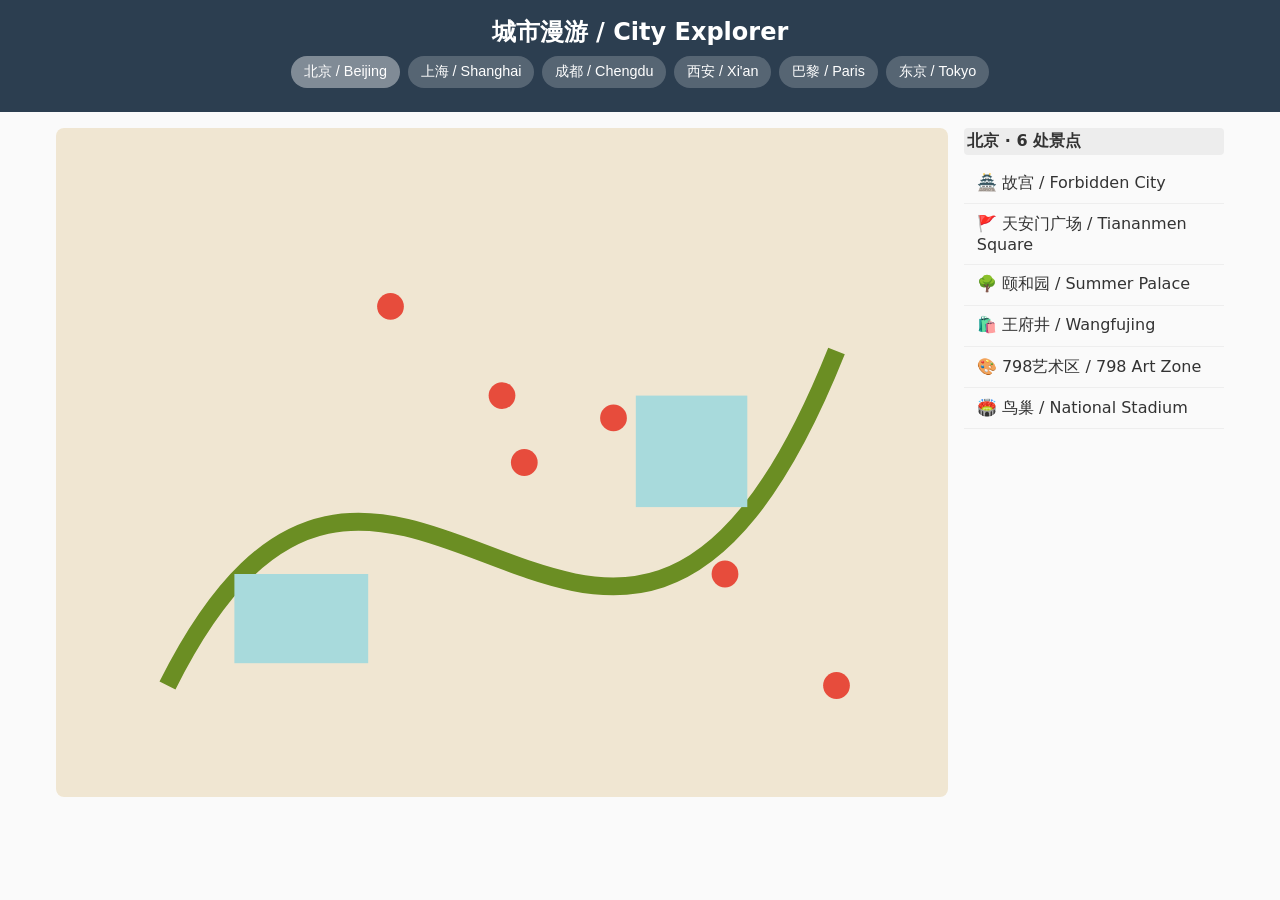
==== featured/city-explorer/index.html @ fb220487 "feat(featured): split showcase apps into multi-file bundles + tabbed code view Fixes two things a gu" ====
<!DOCTYPE html>
<html lang="zh-CN">
<head>
<meta charset="UTF-8">
<title>城市漫游 / City Explorer</title>
<meta name="viewport" content="width=device-width, initial-scale=1">
<link rel="stylesheet" href="style.css">
</head>
<body>
<header>
  <h1>城市漫游 / City Explorer</h1>
  <div class="city-selector" id="citySelector"></div>
</header>
<main class="container">
  <section class="map-panel">
    <svg class="city-map" id="cityMap" viewBox="0 0 400 300" preserveAspectRatio="xMidYMid meet"></svg>
  </section>
  <section class="attractions-panel">
    <div class="header-line" id="cityHeader"></div>
    <ul class="attractions-list" id="attractionsList"></ul>
  </section>
</main>
<div class="detail-card" id="detailCard" role="dialog" aria-modal="true" aria-labelledby="detailTitle">
  <div class="detail-card-content">
    <button class="close-btn" aria-label="Close details">&times;</button>
    <h2 id="detailTitle"></h2>
    <div class="detail-body">
      <span class="category-chip"></span>
      <p class="description"></p>
      <div class="rating">★★★★☆</div>
    </div>
  </div>
</div>

<script src="app.js"></script>
</body>
</html>
---- featured/city-explorer/style.css ----
:root{
  --bg:#fafafa;
  --primary:#2c3e50;
  --accent:#e67e22;
  --card-bg:#ffffff;
  --text:#333;
  --muted:#777;
  --pin:#e74c3c;
  --pin-active:#f1c40f;
  --transition:0.3s ease;
}
*{box-sizing:border-box}
body{margin:0;font-family:system-ui,sans-serif;background:var(--bg);color:var(--text);}
header{padding:1rem;text-align:center;background:var(--primary);color:#fff;}
h1{margin:0;font-size:1.5rem;}
.city-selector{display:flex;overflow-x:auto;gap:0.5rem;justify-content:center;padding:0.5rem;}
.city-selector button{
  min-width:60px;padding:0.4rem 0.8rem;border:none;border-radius:20px;
  background:rgba(255,255,255,0.2);color:#fff;cursor:pointer;font-size:0.9rem;
  transition:var(--transition);
}
.city-selector button.active,
.city-selector button:hover{background:rgba(255,255,255,0.4);}
.container{display:flex;gap:1rem;padding:1rem;max-width:1200px;margin:auto;}
.map-panel{flex:1 1 400px;min-width:260px;}
.attractions-panel{flex:0 0 260px;min-width:200px;display:flex;flex-direction:column;}
.attractions-panel .header-line{
  font-weight:600;margin-bottom:0.5rem;padding:0.2rem;background:rgba(0,0,0,0.05);
  border-radius:4px;
}
.attractions-list{
  list-style:none;margin:0;padding:0;overflow-y:auto;max-height:calc(100vh - 200px);
}
.attractions-list li{
  padding:0.6rem 0.8rem;border-bottom:1px solid #eee;display:flex;align-items:center;gap:0.5rem;cursor:pointer;
}
.attractions-list li:hover,
.attractions-list li.active{background:rgba(0,0,0,0.03);}
.detail-card{
  position:fixed;inset:0;background:rgba(0,0,0,0.5);display:none;align-items:center;justify-content:center;z-index:1000;
  animation:fadeIn .3s;
}
.detail-card.show{display:flex;}
.detail-card-content{
  background:var(--card-bg);border-radius:12px;max-width:90%;width:320px;padding:1.5rem;box-shadow:0 4px 24px rgba(0,0,0,0.2);
  position:relative;animation:slideUp .3s;
}
.close-btn{
  position:absolute;top:.5rem;right:.5rem;background:none;border:none;font-size:1.5rem;cursor:pointer;
}
.category-chip{
  display:inline-block;padding:.2rem .5rem;border-radius:12px;font-size:.8rem;background:#eee;margin-bottom:.5rem;
}
.rating{font-size:1.2rem;color:#f1c40f;margin-top:.5rem;}
svg.city-map{width:100%;height:auto;display:block;background:#fff;border-radius:8px;}
.pin{cursor:pointer;transition:transform .2s;}
.pin:hover{transform:scale(1.3);}
.pin.active{fill:var(--pin-active);}
@keyframes fadeIn{from{opacity:0}to{opacity:1}}
@keyframes slideUp{from{opacity:0;transform:translateY(20px)}to{opacity:1;transform:translateY(0)}}
@media(max-width:600px){
  .container{flex-direction:column;}
  .attractions-panel{order:-1;height:200px;}
}
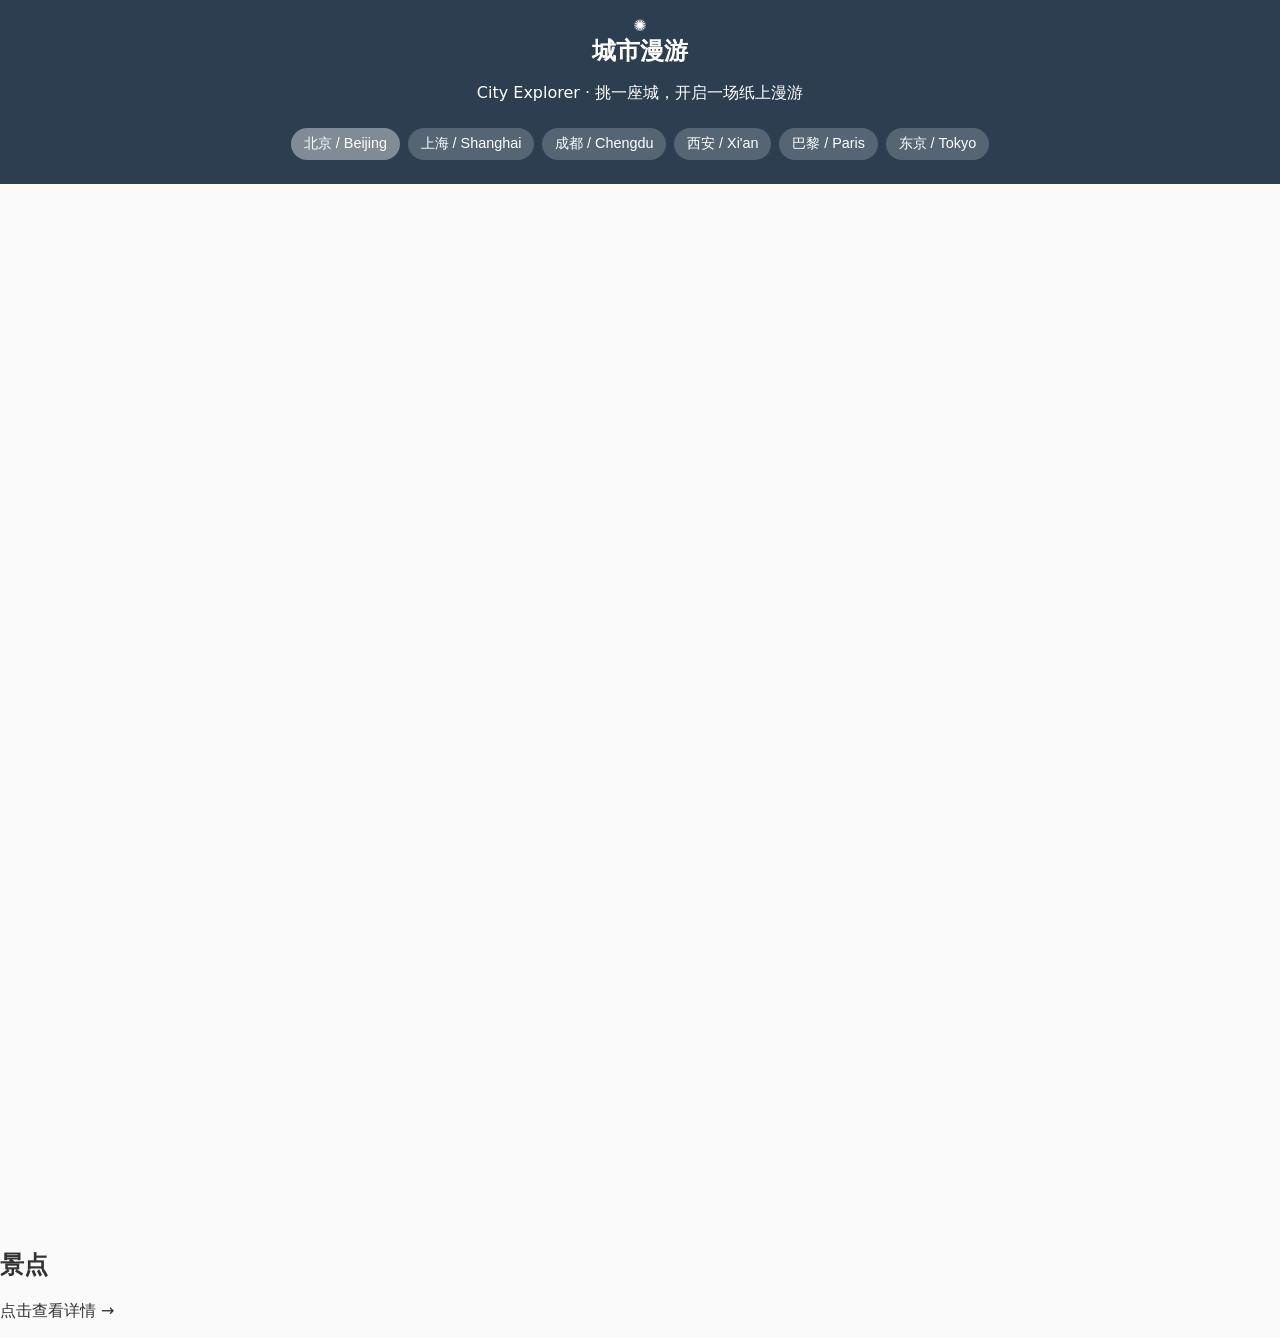
==== commit ad3345db: "polish(featured): restyle pomodoro + tighten city-explorer entry markup - Pomodoro: refreshed layout" ====
--- a/featured/city-explorer/index.html
+++ b/featured/city-explorer/index.html
@@ -2,36 +2,63 @@
 <html lang="zh-CN">
 <head>
 <meta charset="UTF-8">
+<meta name="viewport" content="width=device-width, initial-scale=1">
 <title>城市漫游 / City Explorer</title>
-<meta name="viewport" content="width=device-width, initial-scale=1">
 <link rel="stylesheet" href="style.css">
 </head>
 <body>
-<header>
-  <h1>城市漫游 / City Explorer</h1>
-  <div class="city-selector" id="citySelector"></div>
-</header>
-<main class="container">
-  <section class="map-panel">
-    <svg class="city-map" id="cityMap" viewBox="0 0 400 300" preserveAspectRatio="xMidYMid meet"></svg>
-  </section>
-  <section class="attractions-panel">
-    <div class="header-line" id="cityHeader"></div>
-    <ul class="attractions-list" id="attractionsList"></ul>
-  </section>
-</main>
-<div class="detail-card" id="detailCard" role="dialog" aria-modal="true" aria-labelledby="detailTitle">
-  <div class="detail-card-content">
-    <button class="close-btn" aria-label="Close details">&times;</button>
-    <h2 id="detailTitle"></h2>
+<div class="app" id="app">
+  <header class="app-head">
+    <div class="title-wrap">
+      <span class="compass" aria-hidden="true">✺</span>
+      <div>
+        <h1>城市漫游</h1>
+        <p class="subtitle">City Explorer · 挑一座城，开启一场纸上漫游</p>
+      </div>
+    </div>
+    <nav class="city-selector" id="citySelector" aria-label="选择城市 / Choose a city"></nav>
+  </header>
+
+  <main class="stage">
+    <!-- Map panel -->
+    <section class="map-panel" aria-label="城市地图 / City map">
+      <div class="map-caption" id="mapCaption">
+        <span class="mc-emoji" id="mcEmoji">🏙️</span>
+        <span class="mc-name" id="mcName">北京 · Beijing</span>
+        <span class="mc-count" id="mcCount">6 处景点</span>
+      </div>
+      <div class="map-frame">
+        <svg class="city-map" id="cityMap" viewBox="0 0 400 320" preserveAspectRatio="xMidYMid meet"
+             role="img" aria-label="手绘城市地图"></svg>
+        <div class="map-legend" id="mapLegend"></div>
+      </div>
+    </section>
+
+    <!-- Attractions list -->
+    <section class="list-panel">
+      <div class="list-head">
+        <h2 id="listCity">景点</h2>
+        <span class="list-hint">点击查看详情 →</span>
+      </div>
+      <ul class="attractions" id="attractionsList"></ul>
+    </section>
+  </main>
+
+  <!-- Detail card -->
+  <div class="detail-backdrop" id="detailBackdrop" hidden></div>
+  <aside class="detail-card" id="detailCard" role="dialog" aria-modal="true" aria-labelledby="detailTitle" hidden>
+    <button class="detail-close" id="detailClose" aria-label="关闭 / Close">×</button>
+    <div class="detail-hero" id="detailHero"><span id="detailEmoji">📍</span></div>
     <div class="detail-body">
-      <span class="category-chip"></span>
-      <p class="description"></p>
-      <div class="rating">★★★★☆</div>
+      <span class="detail-chip" id="detailChip">历史</span>
+      <h3 id="detailTitle">景点名称</h3>
+      <p class="detail-en" id="detailEn">Attraction</p>
+      <div class="detail-rating" id="detailRating" aria-label="评分"></div>
+      <p class="detail-desc" id="detailDesc"></p>
     </div>
-  </div>
+  </aside>
 </div>
 
 <script src="app.js"></script>
 </body>
-</html>+</html>
